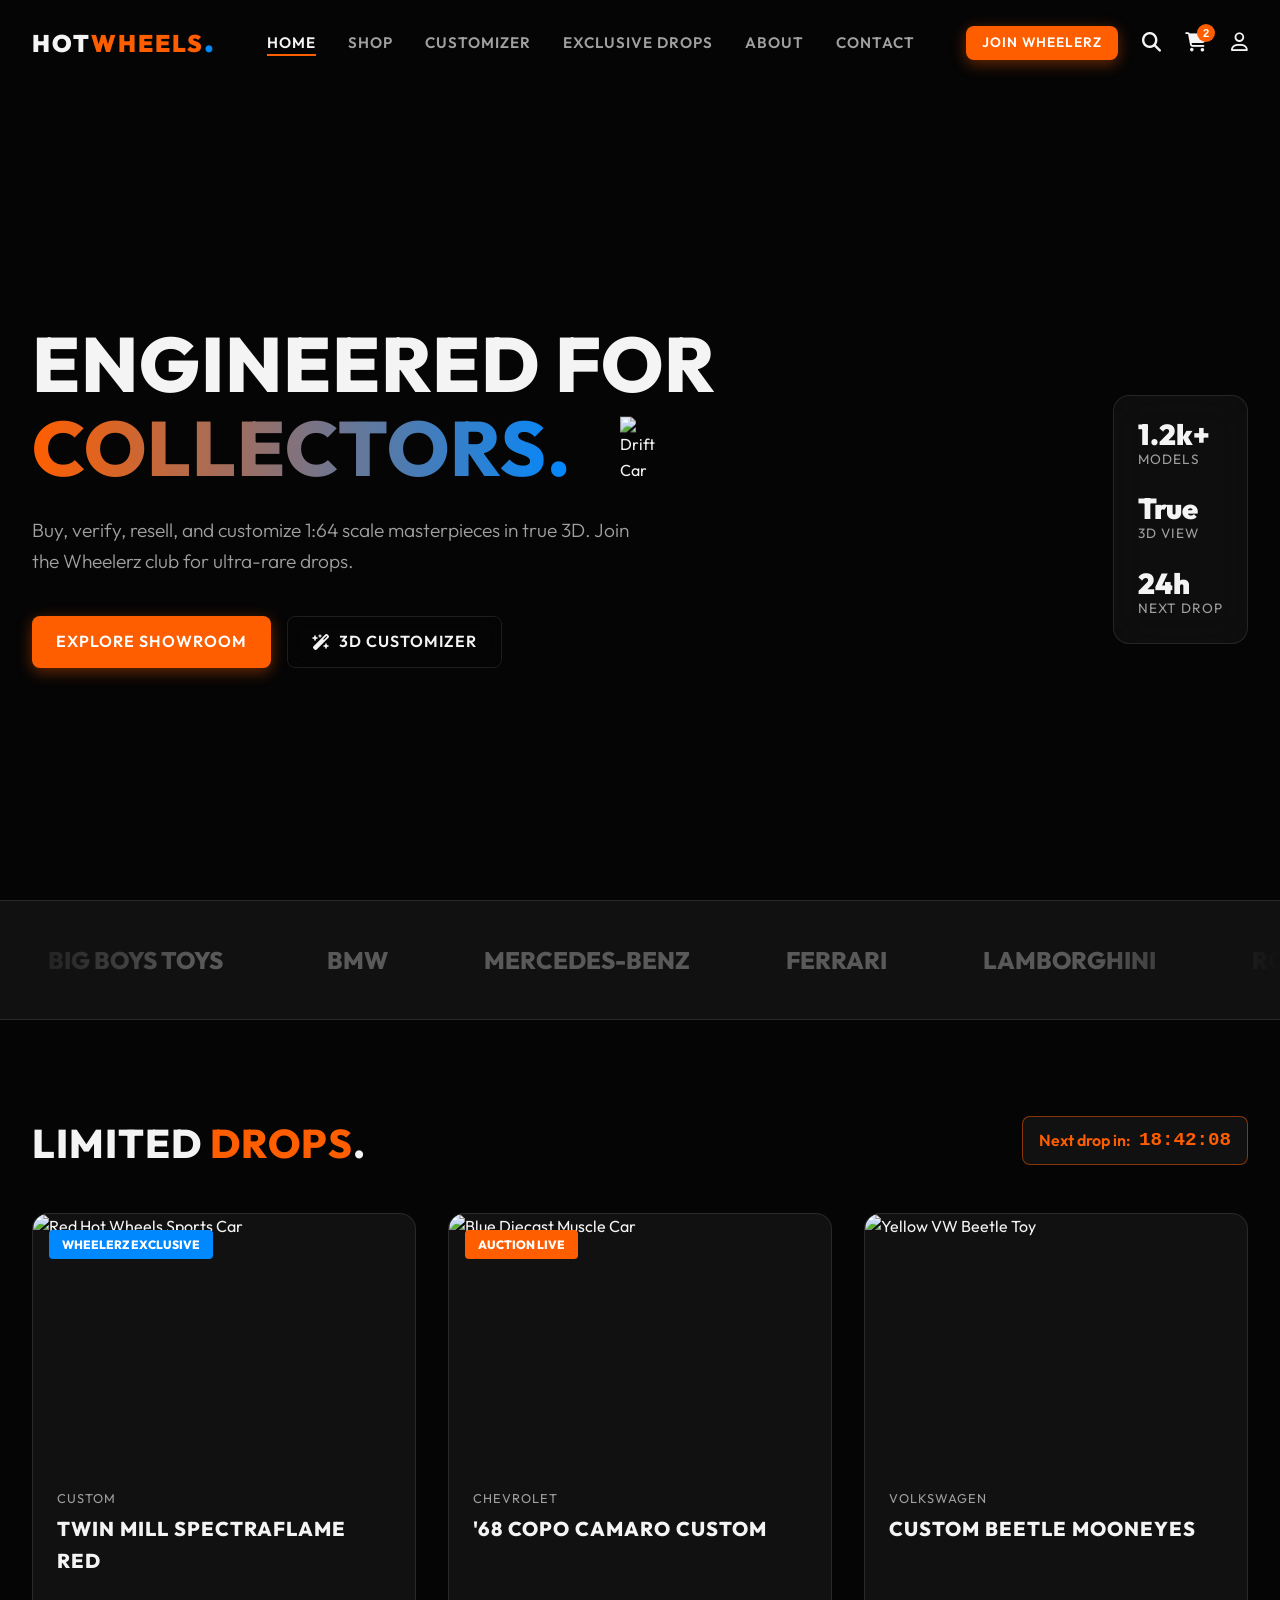
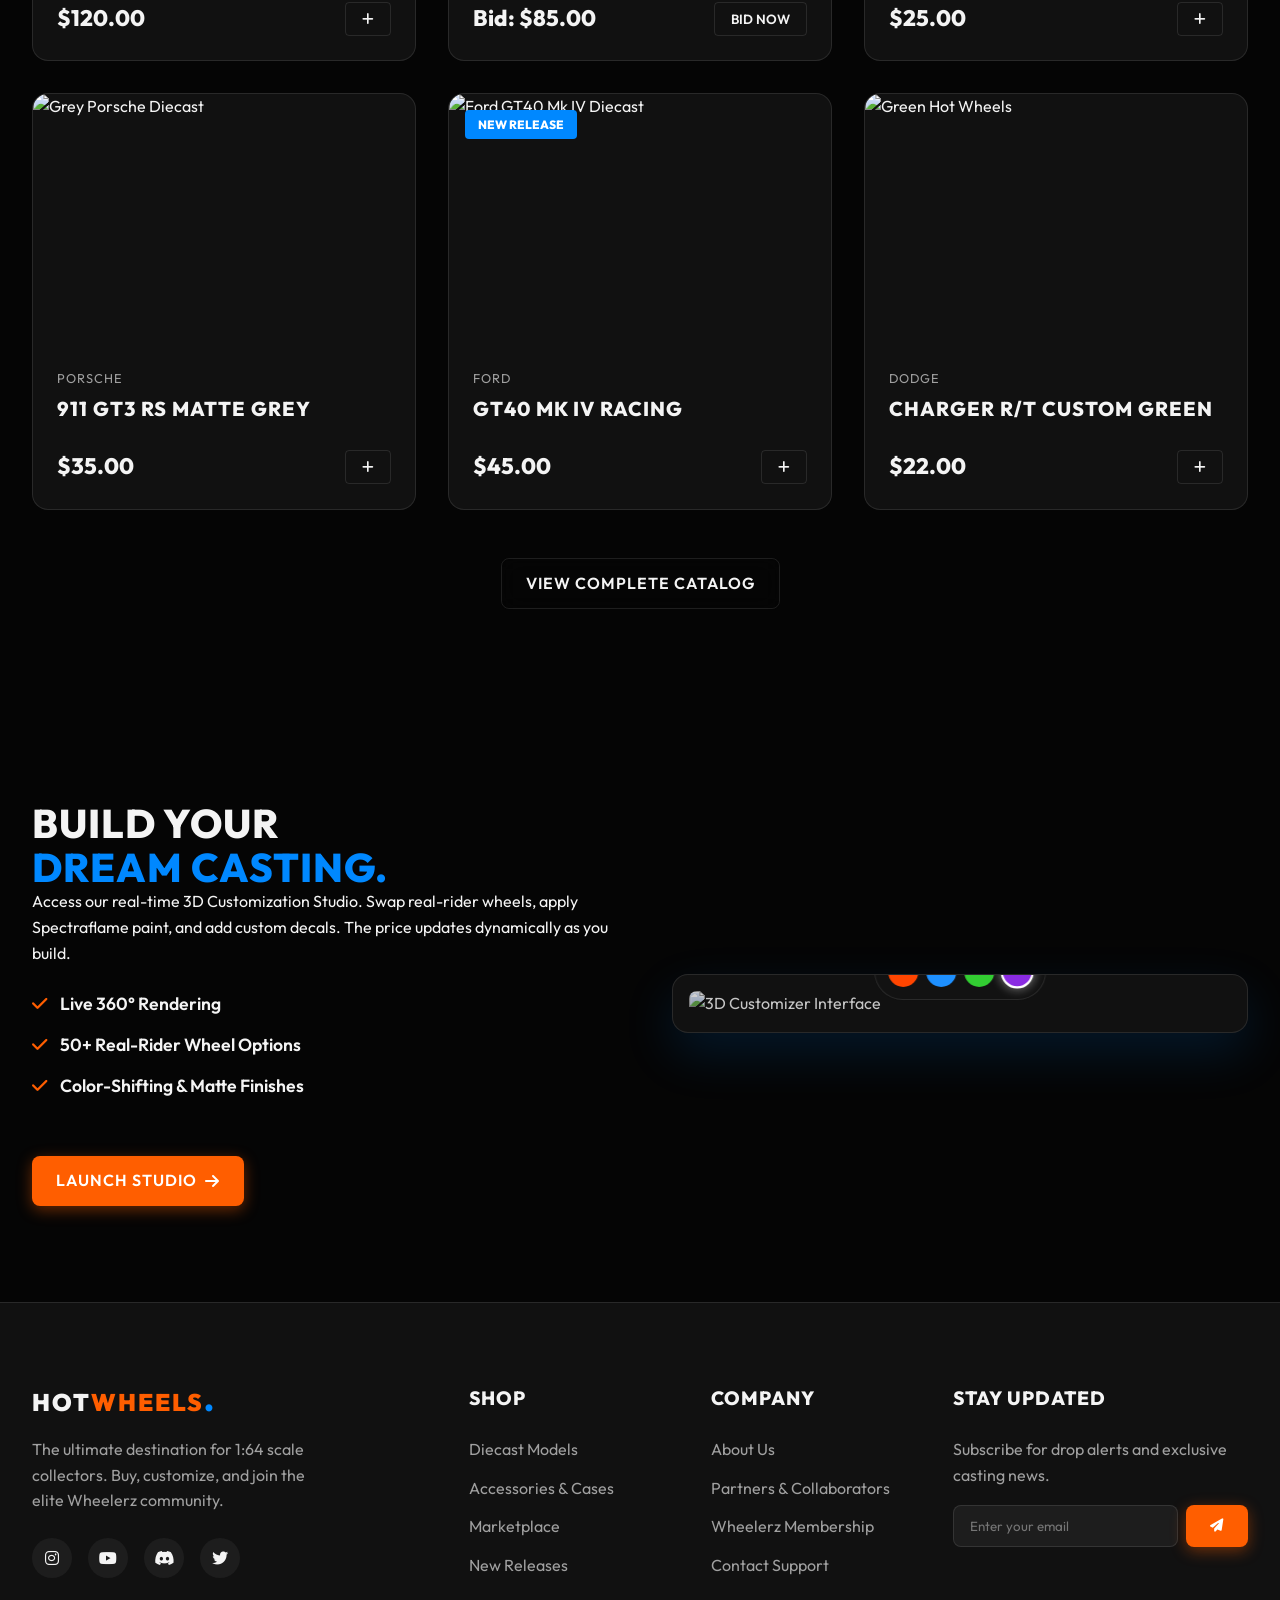
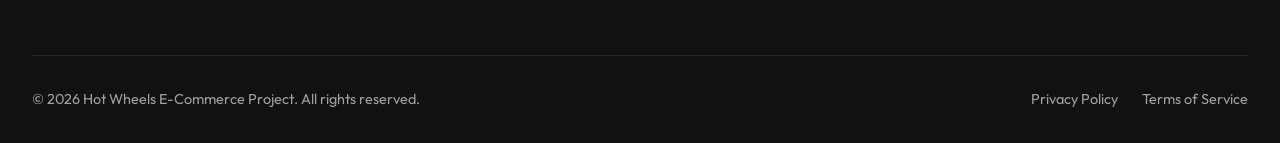
==== DAY 2/HOTWHEELS/hw.html @ c60010fa "My first commit" ====
<!DOCTYPE html>
<html lang="en">

<head>
    <meta charset="UTF-8">
    <meta name="viewport" content="width=device-width, initial-scale=1.0">
    <title>Hot Wheels | Premium E-Commerce & Customization</title>
    <meta name="description"
        content="Buy, compare, and resell Hot Wheels models. Experience real-time 3D customization and exclusive drops for Wheelerz members.">
    <!-- Google Fonts: Outfit -->
    <link href="https://fonts.googleapis.com/css2?family=Outfit:wght@300;400;600;800;900&display=swap" rel="stylesheet">
    <link rel="stylesheet" href="hw.css">
    <!-- Font Awesome for Icons -->
    <link rel="stylesheet" href="https://cdnjs.cloudflare.com/ajax/libs/font-awesome/6.4.0/css/all.min.css">
</head>

<body>

    <!-- Navigation Bar -->
    <nav class="navbar">
        <div class="nav-container">
            <div class="logo">
                <span class="logo-hot">HOT</span><span class="logo-wheels">WHEELS</span><span class="logo-dot">.</span>
            </div>
            <ul class="nav-links">
                <li><a href="#home" class="active">Home</a></li>
                <li><a href="#shop">Shop</a></li>
                <li><a href="#customizer">Customizer</a></li>
                <li><a href="#drops">Exclusive Drops</a></li>
                <li><a href="#about">About</a></li>
                <li><a href="#contact">Contact</a></li>
            </ul>
            <div class="nav-actions">
                <a href="#wheelerz" class="btn-primary btn-sm">Join Wheelerz</a>
                <button class="icon-btn" aria-label="Search"><i class="fa-solid fa-magnifying-glass"></i></button>
                <button class="icon-btn" aria-label="Cart"><i class="fa-solid fa-cart-shopping"></i><span
                        class="cart-badge">2</span></button>
                <button class="icon-btn" aria-label="Profile"><i class="fa-regular fa-user"></i></button>
            </div>
        </div>
    </nav>

    <!-- Hero Section -->
    <header id="home" class="hero">
        <div class="hero-bg">
            <div class="gradient-overlay" style="z-index: 1;"></div>
            <!-- Real F1 / Open Wheel Racing Video Background -->
            <video autoplay loop muted playsinline class="hero-video" style="z-index: 0; opacity: 0.6;">
                <!-- High-quality free royalty free video of formula/open-wheel racing -->
                <source src="https://assets.mixkit.co/videos/preview/mixkit-formula-1-race-car-on-track-42006-large.mp4"
                    type="video/mp4">
            </video>
            <!-- Fallback image -->
            <img src="https://images.unsplash.com/photo-1580274455191-1c62238fa333?q=80&w=2000&auto=format&fit=crop"
                alt="Premium Hot Wheels Hero" class="hero-image" style="display: none;">
        </div>
        <div class="hero-content">
            <h1 class="hero-title">ENGINEERED FOR <br><span class="text-gradient">COLLECTORS.</span></h1>
            <p class="hero-subtitle">Buy, verify, resell, and customize 1:64 scale masterpieces in true 3D. Join the
                Wheelerz club for ultra-rare drops.</p>
            <div class="hero-cta">
                <a href="#shop" class="btn-primary">Explore Showroom</a>
                <a href="#customizer" class="btn-outline"><i class="fa-solid fa-wand-magic-sparkles"></i> 3D
                    Customizer</a>
            </div>

            <!-- Floating Hero element mimicking a 3D interface -->
            <div class="glass-panel floating-stats">
                <div class="stat">
                    <span class="stat-val">1.2k+</span>
                    <span class="stat-label">Models</span>
                </div>
                <div class="stat">
                    <span class="stat-val">True</span>
                    <span class="stat-label">3D View</span>
                </div>
                <div class="stat">
                    <span class="stat-val">24h</span>
                    <span class="stat-label">Next Drop</span>
                </div>
            </div>
        </div>
    </header>

    <!-- Collaborator Marquee -->
    <section class="collaborators">
        <div class="marquee-container">
            <div class="marquee-content">
                <!-- Logos via Font Awesome and text styled as logos for placeholder -->
                <div class="collab-brand">BIG BOYS TOYS</div>
                <div class="collab-brand"><i class="fa-brands fa-bmw"></i> BMW</div>
                <div class="collab-brand">MERCEDES-BENZ</div>
                <div class="collab-brand">FERRARI</div>
                <div class="collab-brand">LAMBORGHINI</div>
                <div class="collab-brand">ROLLS ROYCE</div>
                <div class="collab-brand">FORD</div>
                <div class="collab-brand">MITSUBISHI</div>

                <!-- Duplicate for seamless scrolling -->
                <div class="collab-brand">BIG BOYS TOYS</div>
                <div class="collab-brand"><i class="fa-brands fa-bmw"></i> BMW</div>
                <div class="collab-brand">MERCEDES-BENZ</div>
                <div class="collab-brand">FERRARI</div>
                <div class="collab-brand">LAMBORGHINI</div>
                <div class="collab-brand">ROLLS ROYCE</div>
                <div class="collab-brand">FORD</div>
                <div class="collab-brand">MITSUBISHI</div>
            </div>
        </div>
    </section>

    <!-- Featured Drops / Shop -->
    <section id="drops" class="featured-section">
        <div class="section-header">
            <h2 class="section-title">LIMITED <span class="text-orange">DROPS</span>.</h2>
            <div class="countdown">
                <span>Next drop in: </span>
                <span class="timer">18:42:09</span>
            </div>
        </div>

        <div class="products-grid">
            <!-- Product 1 -->
            <article class="product-card">
                <div class="card-image-wrapper">
                    <div class="badge">Wheelerz Exclusive</div>
                    <!-- Fixed realistic sports car image -->
                    <img src="https://images.unsplash.com/photo-1581235720704-06d3acfcb36f?q=80&w=600&auto=format&fit=crop"
                        alt="Red Hot Wheels Sports Car" loading="lazy">
                    <div class="card-overlay">
                        <button class="action-btn" title="View 3D"><i class="fa-solid fa-cube"></i></button>
                        <button class="action-btn" title="Compare"><i class="fa-solid fa-code-compare"></i></button>
                    </div>
                </div>
                <div class="card-info">
                    <p class="brand">Custom</p>
                    <h3 class="model-name">Twin Mill Spectraflame Red</h3>
                    <div class="card-footer">
                        <span class="price">$120.00</span>
                        <button class="add-to-cart"><i class="fa-solid fa-plus"></i></button>
                    </div>
                </div>
            </article>

            <!-- Product 2 -->
            <article class="product-card">
                <div class="card-image-wrapper">
                    <div class="badge badge-hot">Auction Live</div>
                    <img src="https://images.unsplash.com/photo-1596406540307-5ffeb7ca8bba?q=80&w=600&auto=format&fit=crop"
                        alt="Blue Diecast Muscle Car" loading="lazy">
                    <div class="card-overlay">
                        <button class="action-btn" title="View 3D"><i class="fa-solid fa-cube"></i></button>
                        <button class="action-btn" title="Compare"><i class="fa-solid fa-code-compare"></i></button>
                    </div>
                </div>
                <div class="card-info">
                    <p class="brand">Chevrolet</p>
                    <h3 class="model-name">'68 Copo Camaro Custom</h3>
                    <div class="card-footer">
                        <span class="price">Bid: $85.00</span>
                        <button class="add-to-cart">Bid Now</button>
                    </div>
                </div>
            </article>

            <!-- Product 3 -->
            <article class="product-card">
                <div class="card-image-wrapper">
                    <img src="https://images.unsplash.com/photo-1622615438812-7065fc8e4d3c?q=80&w=600&auto=format&fit=crop"
                        alt="Yellow VW Beetle Toy" loading="lazy">
                    <div class="card-overlay">
                        <button class="action-btn" title="View 3D"><i class="fa-solid fa-cube"></i></button>
                        <button class="action-btn" title="Compare"><i class="fa-solid fa-code-compare"></i></button>
                    </div>
                </div>
                <div class="card-info">
                    <p class="brand">Volkswagen</p>
                    <h3 class="model-name">Custom Beetle Mooneyes</h3>
                    <div class="card-footer">
                        <span class="price">$25.00</span>
                        <button class="add-to-cart"><i class="fa-solid fa-plus"></i></button>
                    </div>
                </div>
            </article>

            <!-- Product 4 -->
            <article class="product-card">
                <div class="card-image-wrapper">
                    <img src="https://images.unsplash.com/photo-1563720223185-11003d516935?q=80&w=600&auto=format&fit=crop"
                        alt="Grey Porsche Diecast" loading="lazy">
                    <div class="card-overlay">
                        <button class="action-btn" title="View 3D"><i class="fa-solid fa-cube"></i></button>
                        <button class="action-btn" title="Compare"><i class="fa-solid fa-code-compare"></i></button>
                    </div>
                </div>
                <div class="card-info">
                    <p class="brand">Porsche</p>
                    <h3 class="model-name">911 GT3 RS Matte Grey</h3>
                    <div class="card-footer">
                        <span class="price">$35.00</span>
                        <button class="add-to-cart"><i class="fa-solid fa-plus"></i></button>
                    </div>
                </div>
            </article>

            <!-- Product 5 -->
            <article class="product-card">
                <div class="card-image-wrapper">
                    <div class="badge">New Release</div>
                    <!-- Updated with a proper classic racing GT40/Sports car picture -->
                    <img src="https://images.unsplash.com/photo-1544882583-4aae90d9a6ca?q=80&w=600&auto=format&fit=crop"
                        alt="Ford GT40 Mk IV Diecast" loading="lazy">
                    <div class="card-overlay">
                        <button class="action-btn" title="View 3D"><i class="fa-solid fa-cube"></i></button>
                        <button class="action-btn" title="Compare"><i class="fa-solid fa-code-compare"></i></button>
                    </div>
                </div>
                <div class="card-info">
                    <p class="brand">Ford</p>
                    <h3 class="model-name">GT40 Mk IV Racing</h3>
                    <div class="card-footer">
                        <span class="price">$45.00</span>
                        <button class="add-to-cart"><i class="fa-solid fa-plus"></i></button>
                    </div>
                </div>
            </article>

            <!-- Product 6 -->
            <article class="product-card">
                <div class="card-image-wrapper">
                    <img src="https://images.unsplash.com/photo-1533106418989-88406c7cc8ca?q=80&w=600&auto=format&fit=crop"
                        alt="Green Hot Wheels" loading="lazy">
                    <div class="card-overlay">
                        <button class="action-btn" title="View 3D"><i class="fa-solid fa-cube"></i></button>
                        <button class="action-btn" title="Compare"><i class="fa-solid fa-code-compare"></i></button>
                    </div>
                </div>
                <div class="card-info">
                    <p class="brand">Dodge</p>
                    <h3 class="model-name">Charger R/T Custom Green</h3>
                    <div class="card-footer">
                        <span class="price">$22.00</span>
                        <button class="add-to-cart"><i class="fa-solid fa-plus"></i></button>
                    </div>
                </div>
            </article>
        </div>
        <div class="section-footer">
            <a href="#shop" class="btn-outline">View Complete Catalog</a>
        </div>
    </section>

    <!-- Customizer Sneak Peek -->
    <section id="customizer" class="customizer-section">
        <div class="customizer-content">
            <h2 class="section-title">BUILD YOUR <br><span class="text-blue">DREAM CASTING.</span></h2>
            <p>Access our real-time 3D Customization Studio. Swap real-rider wheels, apply Spectraflame paint, and add
                custom decals. The price updates dynamically as you build.</p>
            <ul class="feature-list">
                <li><i class="fa-solid fa-check text-orange"></i> Live 360° Rendering</li>
                <li><i class="fa-solid fa-check text-orange"></i> 50+ Real-Rider Wheel Options</li>
                <li><i class="fa-solid fa-check text-orange"></i> Color-Shifting & Matte Finishes</li>
            </ul>
            <a href="#studio" class="btn-primary mt-2">Launch Studio <i class="fa-solid fa-arrow-right"></i></a>
        </div>
        <div class="customizer-visual">
            <div class="glass-mockup">
                <!-- Concept placeholder for Customizer UI -->
                <img src="https://images.unsplash.com/photo-1567807952402-95dd6b3fcb5c?q=80&w=800&auto=format&fit=crop"
                    alt="3D Customizer Interface" class="ui-image">
                <div class="floating-ui-picker">
                    <div class="color-swatch" style="background: #ff4500;"></div>
                    <div class="color-swatch" style="background: #1e90ff;"></div>
                    <div class="color-swatch" style="background: #32cd32;"></div>
                    <div class="color-swatch selected" style="background: #8a2be2;"></div>
                </div>
            </div>
        </div>
    </section>

    <!-- Footer -->
    <footer class="site-footer">
        <div class="footer-grid">
            <div class="footer-brand">
                <div class="logo">
                    <span class="logo-hot">HOT</span><span class="logo-wheels">WHEELS</span><span
                        class="logo-dot">.</span>
                </div>
                <p>The ultimate destination for 1:64 scale collectors. Buy, customize, and join the elite Wheelerz
                    community.</p>
                <div class="social-links">
                    <a href="#"><i class="fa-brands fa-instagram"></i></a>
                    <a href="#"><i class="fa-brands fa-youtube"></i></a>
                    <a href="#"><i class="fa-brands fa-discord"></i></a>
                    <a href="#"><i class="fa-brands fa-twitter"></i></a>
                </div>
            </div>

            <div class="footer-links">
                <h4>Shop</h4>
                <ul>
                    <li><a href="#">Diecast Models</a></li>
                    <li><a href="#">Accessories & Cases</a></li>
                    <li><a href="#">Marketplace</a></li>
                    <li><a href="#">New Releases</a></li>
                </ul>
            </div>

            <div class="footer-links">
                <h4>Company</h4>
                <ul>
                    <li><a href="#about">About Us</a></li>
                    <li><a href="#collaborations">Partners & Collaborators</a></li>
                    <li><a href="#wheelerz">Wheelerz Membership</a></li>
                    <li><a href="#contact">Contact Support</a></li>
                </ul>
            </div>

            <div class="footer-newsletter">
                <h4>Stay Updated</h4>
                <p>Subscribe for drop alerts and exclusive casting news.</p>
                <form class="newsletter-form">
                    <input type="email" placeholder="Enter your email" required>
                    <button type="submit" class="btn-primary"><i class="fa-solid fa-paper-plane"></i></button>
                </form>
            </div>
        </div>
        <div class="footer-bottom">
            <p>&copy; 2026 Hot Wheels E-Commerce Project. All rights reserved.</p>
            <div class="legal-links">
                <a href="#">Privacy Policy</a>
                <a href="#">Terms of Service</a>
            </div>
        </div>
    </footer>

    <script>
        // Simple JS for Header Scroll Effect
        window.addEventListener('scroll', () => {
            const nav = document.querySelector('.navbar');
            if (window.scrollY > 50) {
                nav.classList.add('scrolled');
            } else {
                nav.classList.remove('scrolled');
            }
        });

        // Launch Timer Logic
        const timerEl = document.querySelector('.timer');
        let timeRemaining = 18 * 3600 + 42 * 60 + 9; // Initialize with 18:42:09 default
        if (timerEl) {
            setInterval(() => {
                if (timeRemaining > 0) timeRemaining--;
                const h = Math.floor(timeRemaining / 3600).toString().padStart(2, '0');
                const m = Math.floor((timeRemaining % 3600) / 60).toString().padStart(2, '0');
                const s = (timeRemaining % 60).toString().padStart(2, '0');
                timerEl.textContent = `${h}:${m}:${s}`;
            }, 1000);
        }

        // Customization Port Logic
        const customizerImg = document.querySelector('.ui-image');
        const swatches = document.querySelectorAll('.color-swatch');

        // CSS hue-rotate filters for demo purposes
        const colorFilters = [
            'hue-rotate(30deg)',    // Orange (shifting from red)
            'hue-rotate(210deg)',   // Blue
            'hue-rotate(120deg)',   // Green
            'hue-rotate(270deg)'    // Purple
        ];

        swatches.forEach((swatch, index) => {
            swatch.addEventListener('click', (e) => {
                // Remove selected from all
                swatches.forEach(s => s.classList.remove('selected'));
                // Add to clicked
                e.target.classList.add('selected');

                // Change customizer image filter
                if (customizerImg) {
                    customizerImg.style.transition = 'filter 0.4s ease-in-out';
                    customizerImg.style.filter = `drop-shadow(0 0 15px rgba(255,255,255,0.1)) ${colorFilters[index]}`;
                }
            });
        });

        // Drifting Car Mouse Trail Effect
        const driftCar = document.createElement('div');
        driftCar.innerHTML = '<img src="https://cdn.pixabay.com/photo/2012/04/12/23/47/car-30984_1280.png" width="40" alt="Drift Car" style="transform: rotate(90deg) drop-shadow(0 0 10px rgba(0,0,0,0.5)); display: block;">';
        driftCar.className = 'mouse-trail';
        document.body.appendChild(driftCar);

        let mouseX = window.innerWidth / 2;
        let mouseY = window.innerHeight / 2;
        let carX = mouseX;
        let carY = mouseY;
        let carAngle = 0;

        window.addEventListener('mousemove', (e) => {
            mouseX = e.clientX;
            mouseY = e.clientY;
        });

        function animateTrails() {
            let vx = mouseX - carX;
            let vy = mouseY - carY;

            // Move car towards mouse (lag effect)
            carX += vx * 0.15;
            carY += vy * 0.15;

            let speed = Math.sqrt(vx * vx + vy * vy);

            if (speed > 1) {
                // Calculate movement direction
                let targetAngle = Math.atan2(vy, vx) * (180 / Math.PI);

                // Determine drift (slip angle)
                let angleDiff = targetAngle - carAngle;
                // Normalize to -180 to 180
                angleDiff = (angleDiff + 540) % 360 - 180;

                // Smooth rotational tracking
                carAngle += angleDiff * 0.2;

                // Drift logic: if velocity is high and turning, body angle slips
                let driftOffset = 0;
                if (speed > 10) {
                    driftOffset = angleDiff * 0.8; // body over-rotates
                }

                let renderAngle = carAngle + driftOffset;

                // Create smoke
                if (Math.abs(driftOffset) > 5 && speed > 5) {
                    createSmoke(carX, carY);
                }

                // Apply transform
                driftCar.style.transform = `translate(-50%, -50%) rotate(${renderAngle}deg)`;
            }

            driftCar.style.left = carX + 'px';
            driftCar.style.top = carY + 'px';

            requestAnimationFrame(animateTrails);
        }

        function createSmoke(x, y) {
            const smoke = document.createElement('div');
            smoke.className = 'smoke-particle';
            // slight random trailing offset
            smoke.style.left = (x + (Math.random() * 20 - 10)) + 'px';
            smoke.style.top = (y + (Math.random() * 20 - 10)) + 'px';
            document.body.appendChild(smoke);

            setTimeout(() => {
                smoke.remove();
            }, 800);
        }

        animateTrails();
    </script>
</body>

</html>
---- DAY 2/HOTWHEELS/hw.css ----
/* Base Reset & Variables */
:root {
    --bg-dark: #050505;
    --bg-surface: #111111;
    --bg-glass: rgba(20, 20, 20, 0.6);
    --bg-glass-hover: rgba(40, 40, 40, 0.8);

    --hw-orange: #FF5E00;
    --hw-orange-glow: rgba(255, 94, 0, 0.4);
    --hw-blue: #0088FF;
    --hw-blue-glow: rgba(0, 136, 255, 0.4);

    --text-main: #F4F4F4;
    --text-muted: #A0A0A0;

    --border-light: rgba(255, 255, 255, 0.1);
    --border-focus: rgba(255, 94, 0, 0.5);

    --transition: all 0.3s cubic-bezier(0.25, 0.8, 0.25, 1);
    --radius-sm: 8px;
    --radius-md: 16px;
    --radius-lg: 24px;
}

* {
    margin: 0;
    padding: 0;
    box-sizing: border-box;
}

html {
    scroll-behavior: smooth;
}

body {
    font-family: 'Outfit', sans-serif;
    background-color: var(--bg-dark);
    color: var(--text-main);
    line-height: 1.6;
    overflow-x: hidden;
}

/* Typography & Utilities */
h1,
h2,
h3,
h4 {
    font-weight: 800;
    text-transform: uppercase;
    letter-spacing: 1px;
}

.text-orange {
    color: var(--hw-orange);
}

.text-blue {
    color: var(--hw-blue);
}

.text-gradient {
    background: linear-gradient(90deg, var(--hw-orange), var(--hw-blue));
    -webkit-background-clip: text;
    -webkit-text-fill-color: transparent;
    background-clip: text;
}

.mt-2 {
    margin-top: 2rem;
}

/* Buttons */
.btn-primary,
.btn-outline {
    display: inline-flex;
    align-items: center;
    justify-content: center;
    gap: 0.5rem;
    padding: 0.75rem 1.5rem;
    font-family: 'Outfit', sans-serif;
    font-weight: 600;
    text-transform: uppercase;
    letter-spacing: 1px;
    text-decoration: none;
    border-radius: var(--radius-sm);
    cursor: pointer;
    transition: var(--transition);
    border: none;
}

.btn-primary {
    background: var(--hw-orange);
    color: #fff;
    box-shadow: 0 4px 15px var(--hw-orange-glow);
}

.btn-primary:hover {
    background: #FF7300;
    transform: translateY(-2px);
    box-shadow: 0 6px 20px var(--hw-orange-glow);
}

.btn-outline {
    background: transparent;
    color: var(--text-main);
    border: 1px solid var(--border-light);
    backdrop-filter: blur(10px);
}

.btn-outline:hover {
    border-color: var(--hw-blue);
    background: rgba(0, 136, 255, 0.1);
    transform: translateY(-2px);
}

.btn-sm {
    padding: 0.4rem 1rem;
    font-size: 0.85rem;
}

.icon-btn {
    background: transparent;
    border: none;
    color: var(--text-main);
    font-size: 1.2rem;
    cursor: pointer;
    position: relative;
    transition: var(--transition);
}

.icon-btn:hover {
    color: var(--hw-orange);
}

/* Navigation */
.navbar {
    position: fixed;
    top: 0;
    left: 0;
    width: 100%;
    padding: 1.5rem 0;
    z-index: 1000;
    transition: var(--transition);
}

.navbar.scrolled {
    padding: 1rem 0;
    background: var(--bg-glass);
    backdrop-filter: blur(15px);
    -webkit-backdrop-filter: blur(15px);
    border-bottom: 1px solid var(--border-light);
}

.nav-container {
    max-width: 1400px;
    margin: 0 auto;
    padding: 0 2rem;
    display: flex;
    justify-content: space-between;
    align-items: center;
}

.logo {
    font-size: 1.5rem;
    font-weight: 900;
    letter-spacing: 2px;
    text-transform: uppercase;
    display: flex;
    align-items: baseline;
}

.logo-hot {
    color: var(--text-main);
}

.logo-wheels {
    color: var(--hw-orange);
}

.logo-dot {
    color: var(--hw-blue);
    font-size: 2rem;
    line-height: 0;
}

.nav-links {
    display: flex;
    gap: 2rem;
    list-style: none;
}

.nav-links a {
    color: var(--text-muted);
    text-decoration: none;
    font-weight: 600;
    font-size: 0.95rem;
    text-transform: uppercase;
    letter-spacing: 1px;
    transition: var(--transition);
    position: relative;
}

.nav-links a:hover,
.nav-links a.active {
    color: var(--text-main);
}

.nav-links a::after {
    content: '';
    position: absolute;
    bottom: -4px;
    left: 0;
    width: 0;
    height: 2px;
    background: var(--hw-orange);
    transition: var(--transition);
}

.nav-links a:hover::after,
.nav-links a.active::after {
    width: 100%;
}

.nav-actions {
    display: flex;
    align-items: center;
    gap: 1.5rem;
}

.cart-badge {
    position: absolute;
    top: -8px;
    right: -8px;
    background: var(--hw-orange);
    color: #fff;
    font-size: 0.70rem;
    font-weight: 800;
    width: 18px;
    height: 18px;
    border-radius: 50%;
    display: flex;
    align-items: center;
    justify-content: center;
}

/* Hero Section */
.hero {
    position: relative;
    min-height: 100vh;
    display: flex;
    align-items: center;
    padding: 0 2rem;
    overflow: hidden;
}

.hero-bg {
    position: absolute;
    top: 0;
    left: 0;
    width: 100%;
    height: 100%;
    z-index: -1;
}

.hero-image {
    width: 100%;
    height: 100%;
    object-fit: cover;
    opacity: 0.6;
}

.gradient-overlay {
    position: absolute;
    inset: 0;
    background: linear-gradient(135deg, rgba(5, 5, 5, 0.9) 0%, rgba(5, 5, 5, 0.4) 50%, rgba(5, 5, 5, 0.8) 100%);
}

.hero-content {
    max-width: 1400px;
    width: 100%;
    margin: 0 auto;
    position: relative;
    z-index: 1;
    padding-top: 10vh;
}

.hero-title {
    font-size: clamp(3rem, 6vw, 6rem);
    line-height: 1.1;
    margin-bottom: 1.5rem;
    max-width: 800px;
}

.hero-subtitle {
    font-size: 1.2rem;
    color: var(--text-muted);
    max-width: 600px;
    margin-bottom: 2.5rem;
    font-weight: 300;
}

.hero-cta {
    display: flex;
    gap: 1rem;
}

.glass-panel {
    background: var(--bg-glass);
    backdrop-filter: blur(20px);
    -webkit-backdrop-filter: blur(20px);
    border: 1px solid var(--border-light);
    border-radius: var(--radius-md);
    padding: 1.5rem;
}

.floating-stats {
    position: absolute;
    right: 0;
    bottom: 10%;
    display: flex;
    flex-direction: column;
    gap: 1.5rem;
    transform: translateY(20px);
    animation: float 6s ease-in-out infinite;
}

@keyframes float {
    0% {
        transform: translateY(0px);
    }

    50% {
        transform: translateY(-15px);
    }

    100% {
        transform: translateY(0px);
    }
}

.stat {
    display: flex;
    flex-direction: column;
}

.stat-val {
    font-size: 1.8rem;
    font-weight: 900;
    color: var(--text-main);
    line-height: 1;
}

.stat-label {
    font-size: 0.85rem;
    color: var(--text-muted);
    text-transform: uppercase;
    letter-spacing: 1px;
}

/* Collaborator Marquee */
.collaborators {
    padding: 2.5rem 0;
    background: var(--bg-surface);
    border-top: 1px solid var(--border-light);
    border-bottom: 1px solid var(--border-light);
}

.marquee-container {
    overflow: hidden;
    position: relative;
    width: 100%;
}

.marquee-container::before,
.marquee-container::after {
    content: "";
    position: absolute;
    top: 0;
    width: 15%;
    height: 100%;
    z-index: 2;
}

.marquee-container::before {
    left: 0;
    background: linear-gradient(to right, var(--bg-surface), transparent);
}

.marquee-container::after {
    right: 0;
    background: linear-gradient(to left, var(--bg-surface), transparent);
}

.marquee-content {
    display: flex;
    width: max-content;
    animation: scroll 30s linear infinite;
}

@keyframes scroll {
    0% {
        transform: translateX(0);
    }

    100% {
        transform: translateX(-50%);
    }
}

.collab-brand {
    font-size: 1.5rem;
    font-weight: 800;
    color: var(--text-muted);
    opacity: 0.5;
    margin: 0 3rem;
    display: flex;
    align-items: center;
    gap: 0.5rem;
    text-transform: uppercase;
    transition: var(--transition);
}

.collab-brand:hover {
    opacity: 1;
    color: var(--text-main);
}

/* Products/Drops Section */
.featured-section {
    padding: 6rem 2rem;
    max-width: 1400px;
    margin: 0 auto;
}

.section-header {
    display: flex;
    justify-content: space-between;
    align-items: flex-end;
    margin-bottom: 3rem;
}

.section-title {
    font-size: 2.5rem;
    line-height: 1.1;
}

.countdown {
    background: var(--bg-surface);
    padding: 0.5rem 1rem;
    border-radius: var(--radius-sm);
    border: 1px solid var(--border-focus);
    font-weight: 600;
    color: var(--hw-orange);
    display: flex;
    align-items: center;
    gap: 0.5rem;
}

.timer {
    font-family: monospace;
    font-size: 1.2rem;
}

.products-grid {
    display: grid;
    grid-template-columns: repeat(auto-fill, minmax(350px, 1fr));
    gap: 2rem;
}

.product-card {
    background: var(--bg-surface);
    border-radius: var(--radius-md);
    overflow: hidden;
    border: 1px solid var(--border-light);
    transition: var(--transition);
    position: relative;
    display: flex;
    flex-direction: column;
}

.product-card:hover {
    transform: translateY(-8px);
    border-color: var(--border-focus);
    box-shadow: 0 10px 30px rgba(0, 0, 0, 0.5);
}

.card-image-wrapper {
    position: relative;
    height: 250px;
    overflow: hidden;
}

.card-image-wrapper img {
    width: 100%;
    height: 100%;
    object-fit: cover;
    transition: transform 0.8s cubic-bezier(0.25, 0.8, 0.25, 1);
}

.product-card:hover .card-image-wrapper img {
    transform: scale(1.08);
}

.badge {
    position: absolute;
    top: 1rem;
    left: 1rem;
    background: var(--hw-blue);
    color: white;
    padding: 0.3rem 0.8rem;
    font-size: 0.75rem;
    font-weight: 800;
    text-transform: uppercase;
    border-radius: 4px;
    z-index: 2;
}

.badge-hot {
    background: var(--hw-orange);
    animation: pulse 2s infinite;
}

@keyframes pulse {
    0% {
        box-shadow: 0 0 0 0 var(--hw-orange-glow);
    }

    70% {
        box-shadow: 0 0 0 10px rgba(255, 94, 0, 0);
    }

    100% {
        box-shadow: 0 0 0 0 rgba(255, 94, 0, 0);
    }
}

.card-overlay {
    position: absolute;
    inset: 0;
    background: rgba(0, 0, 0, 0.4);
    display: flex;
    justify-content: center;
    align-items: center;
    gap: 1rem;
    opacity: 0;
    transition: var(--transition);
}

.product-card:hover .card-overlay {
    opacity: 1;
}

.action-btn {
    background: rgba(255, 255, 255, 0.1);
    backdrop-filter: blur(5px);
    border: 1px solid var(--border-light);
    color: white;
    width: 45px;
    height: 45px;
    border-radius: 50%;
    display: flex;
    align-items: center;
    justify-content: center;
    font-size: 1.2rem;
    cursor: pointer;
    transition: var(--transition);
    transform: translateY(20px);
}

.product-card:hover .action-btn {
    transform: translateY(0);
}

.action-btn:hover {
    background: var(--hw-orange);
    border-color: var(--hw-orange);
}

.card-info {
    padding: 1.5rem;
    flex-grow: 1;
    display: flex;
    flex-direction: column;
}

.brand {
    font-size: 0.8rem;
    text-transform: uppercase;
    color: var(--text-muted);
    letter-spacing: 1px;
    margin-bottom: 0.25rem;
}

.model-name {
    font-size: 1.25rem;
    margin-bottom: 1.5rem;
}

.card-footer {
    margin-top: auto;
    display: flex;
    justify-content: space-between;
    align-items: center;
}

.price {
    font-size: 1.4rem;
    font-weight: 800;
    color: var(--text-main);
}

.add-to-cart {
    background: transparent;
    color: var(--text-main);
    border: 1px solid var(--border-light);
    padding: 0.5rem 1rem;
    border-radius: 4px;
    cursor: pointer;
    font-family: 'Outfit', sans-serif;
    font-weight: 600;
    text-transform: uppercase;
    transition: var(--transition);
}

.add-to-cart:hover {
    background: var(--text-main);
    color: var(--bg-dark);
}

.section-footer {
    margin-top: 3rem;
    text-align: center;
}

/* Customizer Sneak Peek */
.customizer-section {
    padding: 6rem 2rem;
    max-width: 1400px;
    margin: 0 auto;
    display: grid;
    grid-template-columns: 1fr 1fr;
    gap: 4rem;
    align-items: center;
}

.feature-list {
    list-style: none;
    margin: 1.5rem 0;
}

.feature-list li {
    margin-bottom: 0.8rem;
    display: flex;
    align-items: center;
    gap: 0.8rem;
    font-weight: 600;
    font-size: 1.1rem;
}

.customizer-visual {
    position: relative;
}

.glass-mockup {
    background: var(--bg-surface);
    border: 1px solid var(--border-light);
    border-radius: var(--radius-md);
    padding: 1rem;
    position: relative;
    overflow: hidden;
    box-shadow: 0 20px 50px rgba(0, 136, 255, 0.15);
}

.ui-image {
    width: 100%;
    border-radius: var(--radius-sm);
    display: block;
    opacity: 0.8;
    filter: grayscale(20%);
    transition: var(--transition);
}

.glass-mockup:hover .ui-image {
    filter: grayscale(0%);
    opacity: 1;
}

.floating-ui-picker {
    position: absolute;
    bottom: 2rem;
    left: 50%;
    transform: translateX(-50%);
    background: var(--bg-glass);
    backdrop-filter: blur(15px);
    padding: 0.8rem;
    border-radius: 30px;
    display: flex;
    gap: 0.5rem;
    border: 1px solid var(--border-light);
}

.color-swatch {
    width: 30px;
    height: 30px;
    border-radius: 50%;
    cursor: pointer;
    border: 2px solid transparent;
    transition: transform 0.2s;
}

.color-swatch:hover {
    transform: scale(1.2);
}

.color-swatch.selected {
    border-color: white;
    transform: scale(1.1);
    box-shadow: 0 0 10px rgba(255, 255, 255, 0.5);
}

/* Footer Section */
.site-footer {
    background: var(--bg-surface);
    border-top: 1px solid var(--border-light);
    padding: 5rem 2rem 2rem;
}

.footer-grid {
    max-width: 1400px;
    margin: 0 auto;
    display: grid;
    grid-template-columns: 2fr 1fr 1fr 1.5fr;
    gap: 3rem;
    margin-bottom: 4rem;
}

.footer-brand p {
    color: var(--text-muted);
    margin-top: 1rem;
    max-width: 300px;
}

.social-links {
    display: flex;
    gap: 1rem;
    margin-top: 1.5rem;
}

.social-links a {
    display: flex;
    align-items: center;
    justify-content: center;
    width: 40px;
    height: 40px;
    background: rgba(255, 255, 255, 0.05);
    color: var(--text-main);
    border-radius: 50%;
    text-decoration: none;
    transition: var(--transition);
}

.social-links a:hover {
    background: var(--hw-orange);
    transform: translateY(-3px);
}

.footer-links h4,
.footer-newsletter h4 {
    font-size: 1.2rem;
    margin-bottom: 1.5rem;
}

.footer-links ul {
    list-style: none;
}

.footer-links ul li {
    margin-bottom: 0.8rem;
}

.footer-links ul li a {
    color: var(--text-muted);
    text-decoration: none;
    transition: var(--transition);
}

.footer-links ul li a:hover {
    color: var(--hw-orange);
    padding-left: 5px;
}

.footer-newsletter p {
    color: var(--text-muted);
    margin-bottom: 1rem;
}

.newsletter-form {
    display: flex;
    gap: 0.5rem;
}

.newsletter-form input {
    flex-grow: 1;
    padding: 0.75rem 1rem;
    background: rgba(255, 255, 255, 0.05);
    border: 1px solid var(--border-light);
    color: var(--text-main);
    border-radius: var(--radius-sm);
    font-family: 'Outfit', sans-serif;
    outline: none;
}

.newsletter-form input:focus {
    border-color: var(--hw-orange);
}

.footer-bottom {
    max-width: 1400px;
    margin: 0 auto;
    padding-top: 2rem;
    border-top: 1px solid var(--border-light);
    display: flex;
    justify-content: space-between;
    align-items: center;
    color: var(--text-muted);
    font-size: 0.9rem;
}

.legal-links {
    display: flex;
    gap: 1.5rem;
}

.legal-links a {
    color: var(--text-muted);
    text-decoration: none;
}

.legal-links a:hover {
    color: var(--text-main);
}

/* Responsive Design */
@media (max-width: 1024px) {
    .customizer-section {
        grid-template-columns: 1fr;
        text-align: center;
    }

    .feature-list {
        display: flex;
        justify-content: center;
        gap: 1.5rem;
        flex-wrap: wrap;
    }

    .hero-title {
        font-size: 4rem;
    }

    .floating-stats {
        display: none;
        /* Hide on smaller screens to simplify */
    }
}

@media (max-width: 768px) {
    .nav-links {
        display: none;
        /* In a full build, add a hamburger menu */
    }

    .hero-title {
        font-size: 3rem;
    }

    .section-header {
        flex-direction: column;
        align-items: flex-start;
        gap: 1rem;
    }

    .footer-grid {
        grid-template-columns: 1fr;
        gap: 2rem;
    }
}

/* Added Elements Customization */
.hero-video {
    width: 100%;
    height: 100%;
    object-fit: cover;
    position: absolute;
    top: 0;
    left: 0;
    z-index: 0;
    opacity: 0.6;
}

.mouse-trail {
    position: fixed;
    pointer-events: none;
    z-index: 9999;
    transform: translate(-50%, -50%);
    top: -50px;
    left: -50px;
    display: flex;
    justify-content: center;
    align-items: center;
}

.smoke-particle {
    position: fixed;
    width: 15px;
    height: 15px;
    background: rgba(255, 255, 255, 0.6);
    border-radius: 50%;
    pointer-events: none;
    z-index: 9998;
    transform: translate(-50%, -50%) scale(0.5);
    animation: smokeFade 0.8s ease-out forwards;
    filter: blur(2px);
}

@keyframes smokeFade {
    0% {
        opacity: 0.6;
        transform: translate(-50%, -50%) scale(0.5);
    }

    100% {
        opacity: 0;
        transform: translate(-50%, -50%) scale(3);
    }
}
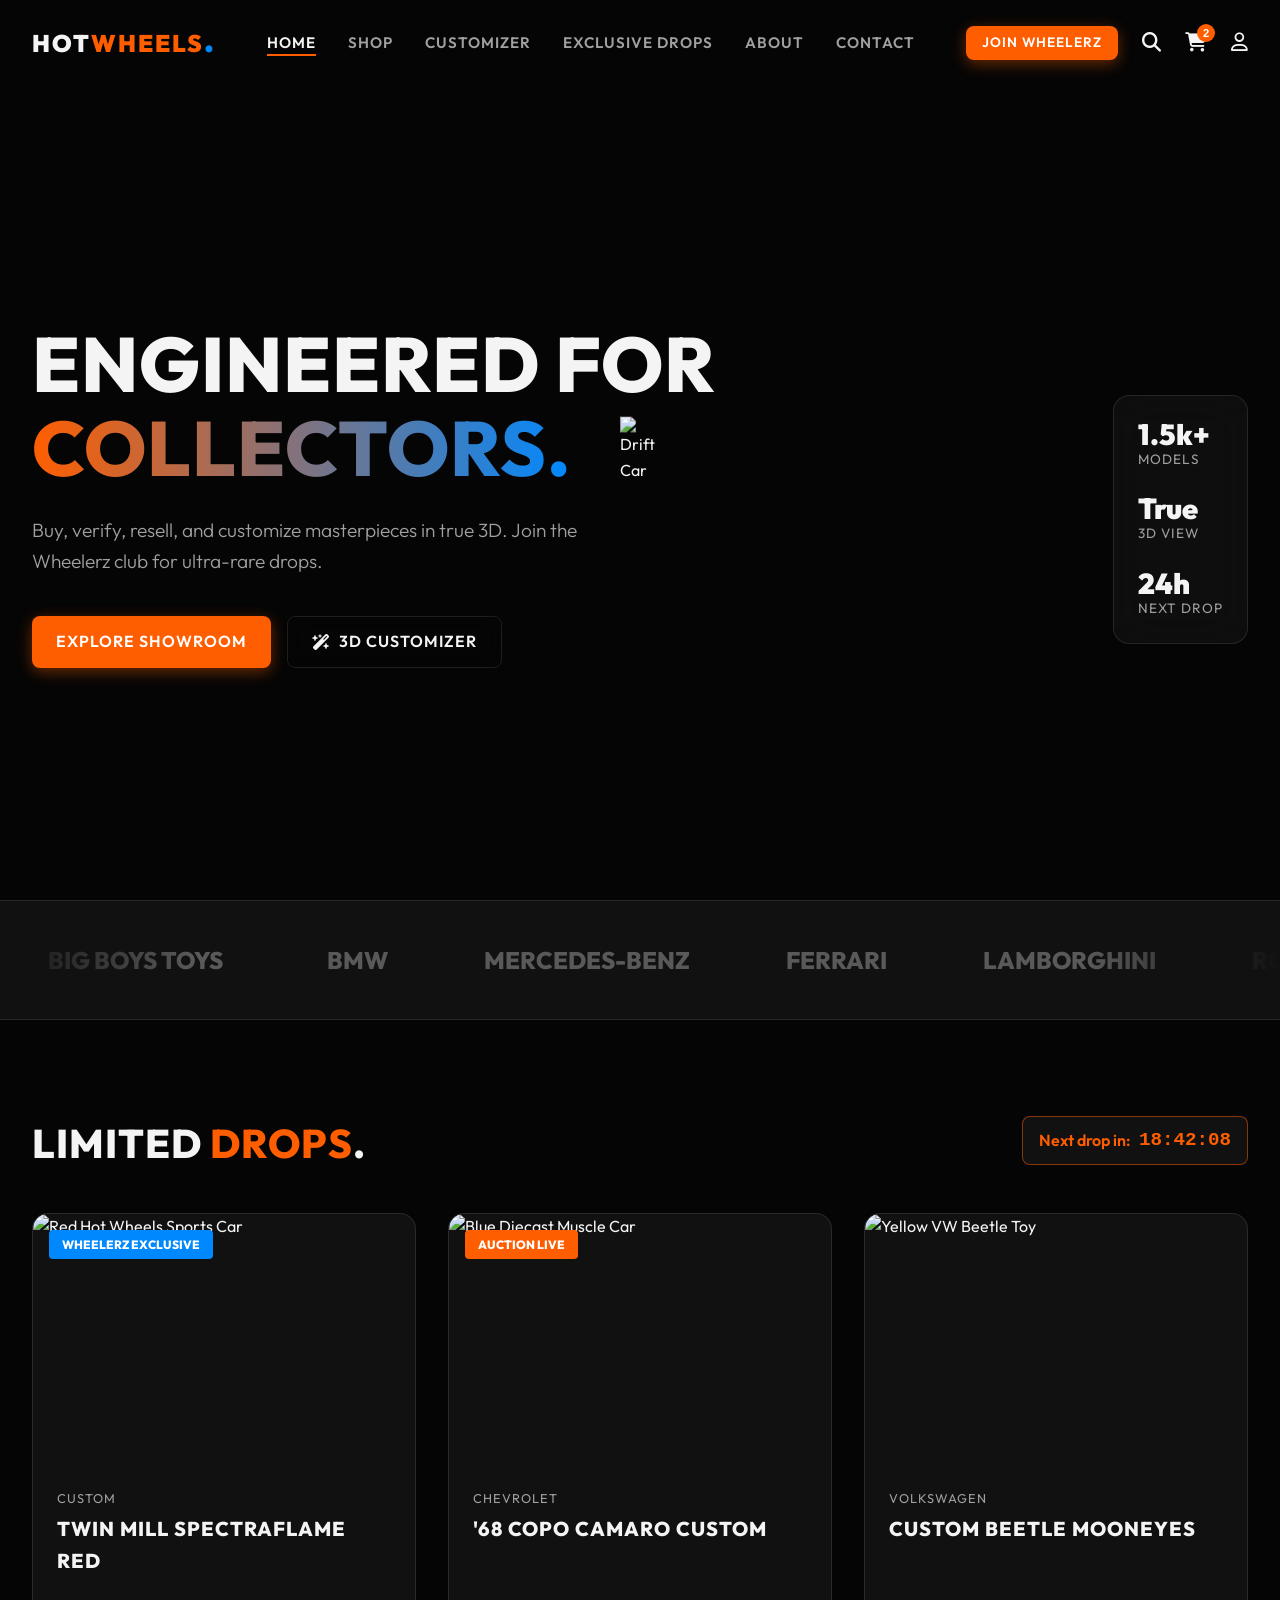
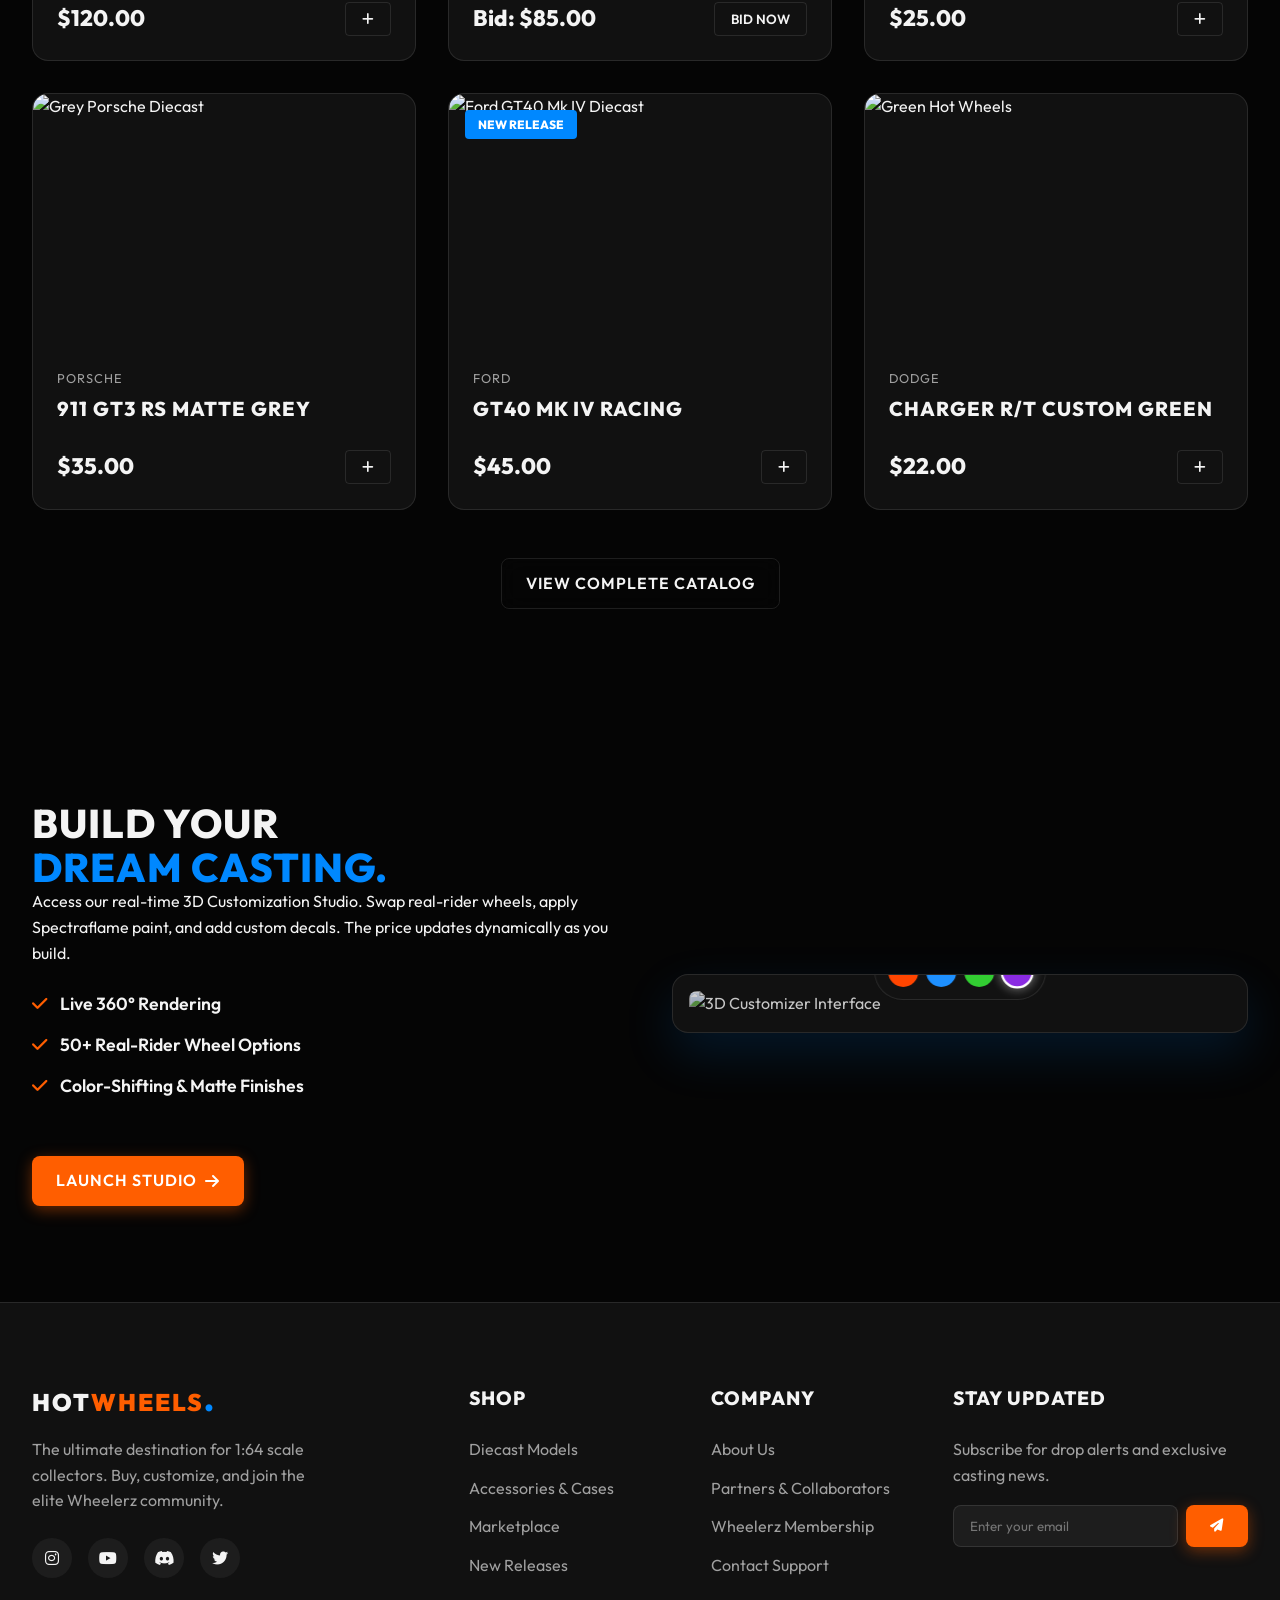
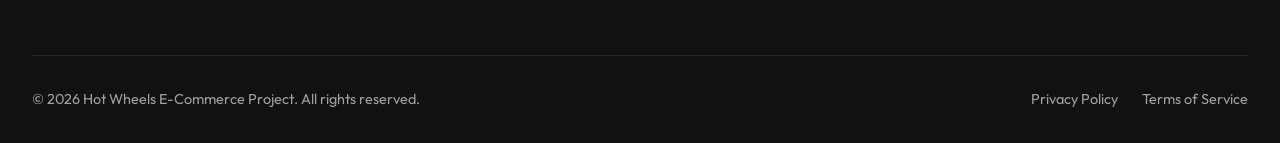
==== commit 7a293480: "Project Hotwheels" ====
--- a/DAY 2/HOTWHEELS/hw.html
+++ b/DAY 2/HOTWHEELS/hw.html
@@ -7,10 +7,9 @@
     <title>Hot Wheels | Premium E-Commerce & Customization</title>
     <meta name="description"
         content="Buy, compare, and resell Hot Wheels models. Experience real-time 3D customization and exclusive drops for Wheelerz members.">
-    <!-- Google Fonts: Outfit -->
+
     <link href="https://fonts.googleapis.com/css2?family=Outfit:wght@300;400;600;800;900&display=swap" rel="stylesheet">
     <link rel="stylesheet" href="hw.css">
-    <!-- Font Awesome for Icons -->
     <link rel="stylesheet" href="https://cdnjs.cloudflare.com/ajax/libs/font-awesome/6.4.0/css/all.min.css">
 </head>
 
@@ -56,7 +55,7 @@
         </div>
         <div class="hero-content">
             <h1 class="hero-title">ENGINEERED FOR <br><span class="text-gradient">COLLECTORS.</span></h1>
-            <p class="hero-subtitle">Buy, verify, resell, and customize 1:64 scale masterpieces in true 3D. Join the
+            <p class="hero-subtitle">Buy, verify, resell, and customize masterpieces in true 3D. Join the
                 Wheelerz club for ultra-rare drops.</p>
             <div class="hero-cta">
                 <a href="#shop" class="btn-primary">Explore Showroom</a>
@@ -67,7 +66,7 @@
             <!-- Floating Hero element mimicking a 3D interface -->
             <div class="glass-panel floating-stats">
                 <div class="stat">
-                    <span class="stat-val">1.2k+</span>
+                    <span class="stat-val">1.5k+</span>
                     <span class="stat-label">Models</span>
                 </div>
                 <div class="stat">
